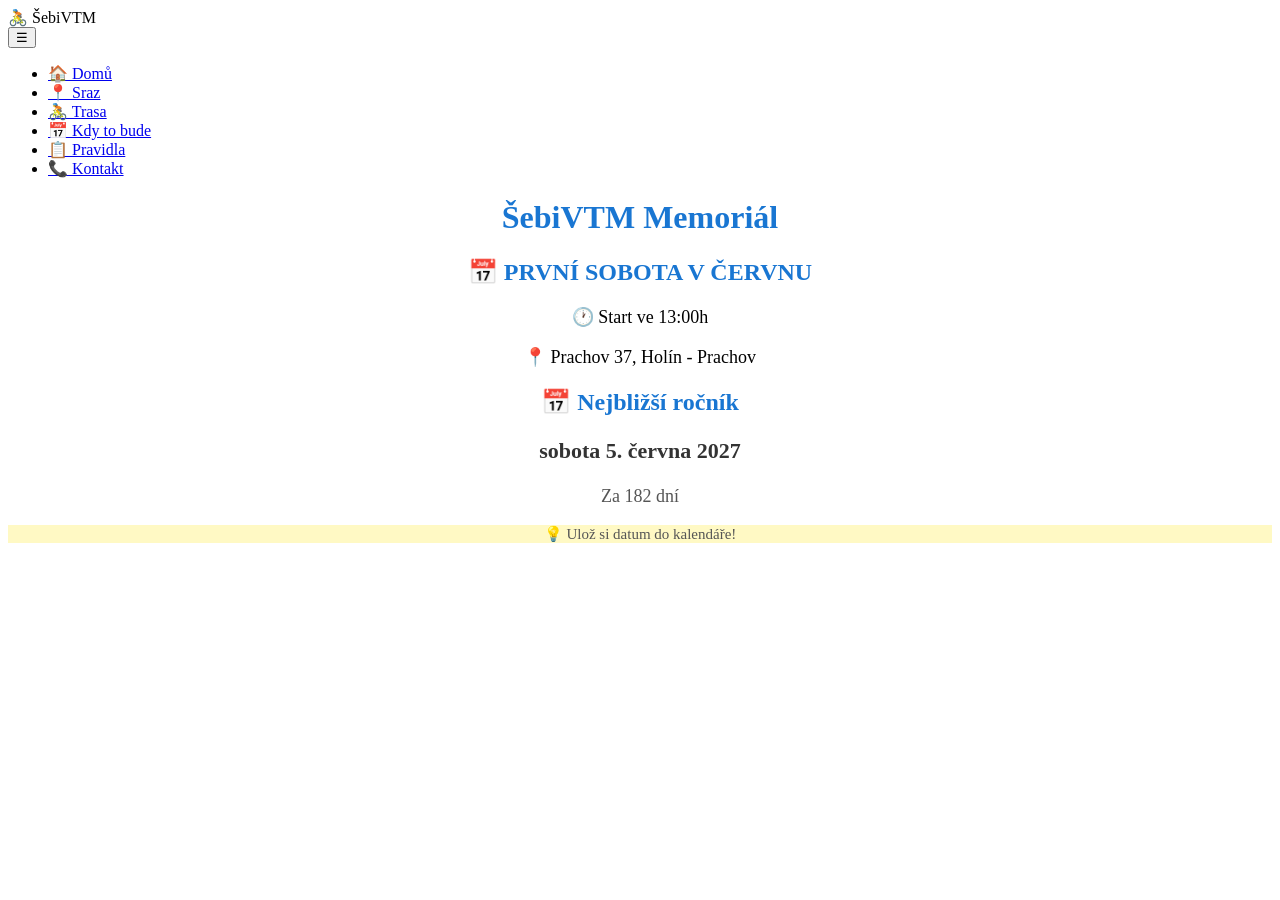
==== docs/kdy-to-bude.html @ 21a849f3 "Add files via upload" ====
<!DOCTYPE html>
<html lang="cs">
<head>
    <meta charset="UTF-8">
    <meta name="viewport" content="width=device-width, initial-scale=1.0">
    <title>Kdy to bude - ŠebiVTM</title>
    <link rel="stylesheet" href="css/style.css">
</head>
<body>

    <nav class="navbar">
        <div class="nav-brand">🚴 ŠebiVTM</div>
        <button class="nav-toggle" onclick="toggleMenu()">☰</button>
        <ul class="nav-menu" id="navMenu">
            <li><a href="index.html">🏠 Domů</a></li>
            <li><a href="sraz.html">📍 Sraz</a></li>
            <li><a href="trasa.html">🚴 Trasa</a></li>
            <li><a href="kdy-to-bude.html" class="active">📅 Kdy to bude</a></li>
            <li><a href="pravidla.html">📋 Pravidla</a></li>
            <li><a href="kontakt.html">📞 Kontakt</a></li>
        </ul>
    </nav>

    <div class="container">

        <h1 style="text-align: center; color: #1976D2;">ŠebiVTM Memoriál</h1>

        <!-- Info karta -->
        <div class="card">
            <h2 style="color: #1976D2; text-align: center;">📅 PRVNÍ SOBOTA V ČERVNU</h2>
            <p style="text-align: center; font-size: 18px;">🕐 Start ve 13:00h</p>
            <p style="text-align: center; font-size: 18px;">📍 Prachov 37, Holín - Prachov</p>
        </div>

        <!-- Nejbližší datum -->
        <div class="card">
            <h2 style="text-align: center; color: #1976D2;">📅 Nejbližší ročník</h2>
            <p id="nejblizsiDatum" style="text-align: center; font-size: 22px; font-weight: bold; color: #333333;"></p>
            <p id="odpocet" style="text-align: center; font-size: 18px; color: #555555;"></p>
        </div>

        <!-- Tip karta -->
        <div class="card" style="background: #FFF9C4;">
            <p style="text-align: center; font-size: 15px; color: #555555;">
                💡 Ulož si datum do kalendáře!
            </p>
        </div>

    </div>

    <script src="js/main.js"></script>
    <script>
        // Výpočet první soboty v červnu
        function getFirstSaturday(year) {
            var date = new Date(year, 5, 1); // Červen
            while (date.getDay() !== 6) {
                date.setDate(date.getDate() + 1);
            }
            return date;
        }

        var now = new Date();
        var year = now.getFullYear();
        var firstSaturday = getFirstSaturday(year);

        if (now > firstSaturday) {
            firstSaturday = getFirstSaturday(year + 1);
        }

        var options = { weekday: 'long', year: 'numeric', month: 'long', day: 'numeric' };
        document.getElementById('nejblizsiDatum').textContent =
            firstSaturday.toLocaleDateString('cs-CZ', options);

        var diff = firstSaturday - now;
        var days = Math.ceil(diff / (1000 * 60 * 60 * 24));
        document.getElementById('odpocet').textContent = 'Za ' + days + ' dní';
    </script>
</body>
</html>
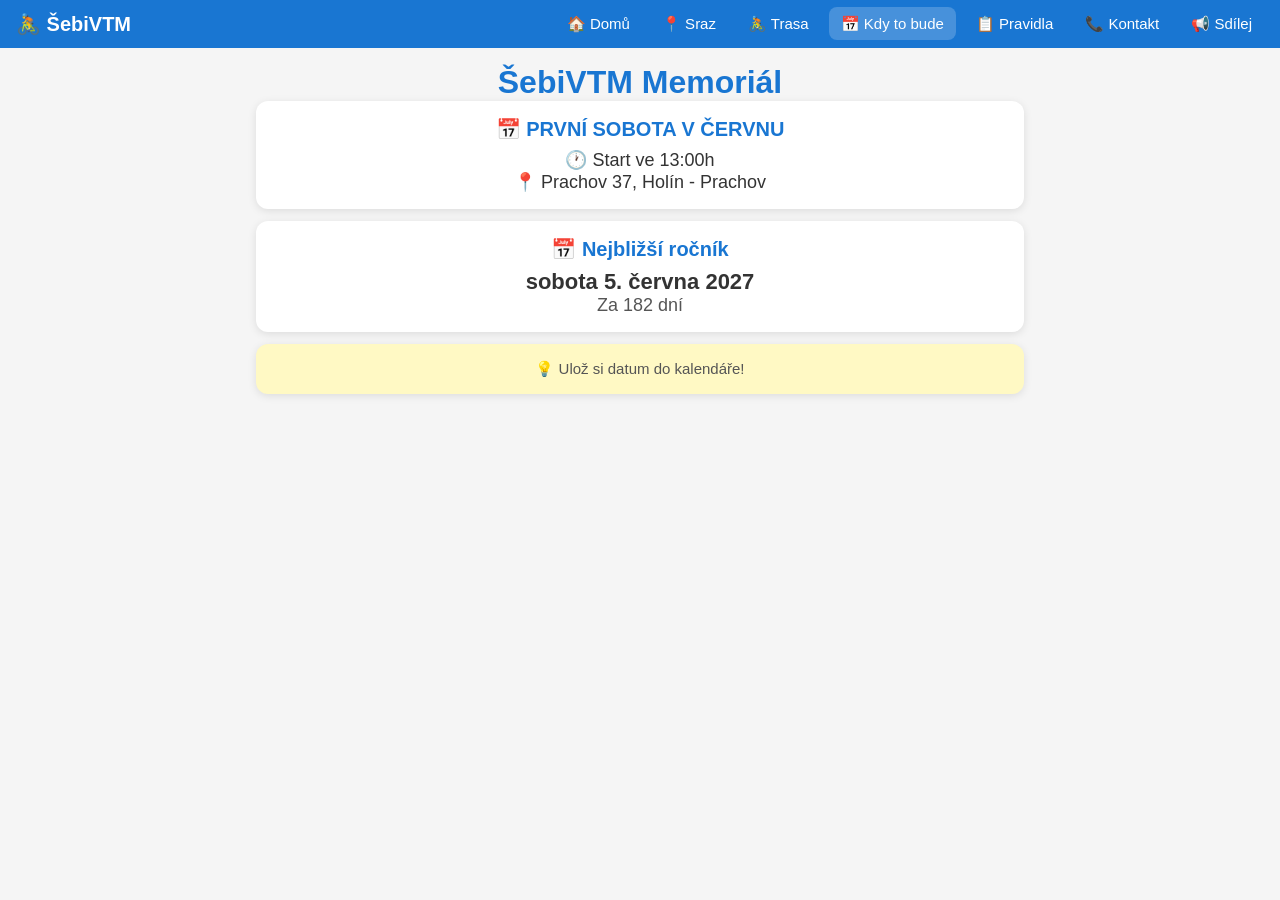
==== commit 2f6a38c5: "Update kdy-to-bude.html" ====
--- a/docs/kdy-to-bude.html
+++ b/docs/kdy-to-bude.html
@@ -7,20 +7,7 @@
     <link rel="stylesheet" href="css/style.css">
 </head>
 <body>
-
-    <nav class="navbar">
-        <div class="nav-brand">🚴 ŠebiVTM</div>
-        <button class="nav-toggle" onclick="toggleMenu()">☰</button>
-        <ul class="nav-menu" id="navMenu">
-            <li><a href="index.html">🏠 Domů</a></li>
-            <li><a href="sraz.html">📍 Sraz</a></li>
-            <li><a href="trasa.html">🚴 Trasa</a></li>
-            <li><a href="kdy-to-bude.html" class="active">📅 Kdy to bude</a></li>
-            <li><a href="pravidla.html">📋 Pravidla</a></li>
-            <li><a href="kontakt.html">📞 Kontakt</a></li>
-        </ul>
-    </nav>
-
+<nav class="navbar" id="globalNavbar"></nav>
     <div class="container">
 
         <h1 style="text-align: center; color: #1976D2;">ŠebiVTM Memoriál</h1>
@@ -47,7 +34,7 @@
         </div>
 
     </div>
-
+   <script src="js/menu.js"></script>
     <script src="js/main.js"></script>
     <script>
         // Výpočet první soboty v červnu
@@ -76,4 +63,4 @@
         document.getElementById('odpocet').textContent = 'Za ' + days + ' dní';
     </script>
 </body>
-</html>+</html>
--- a/docs/css/style.css
+++ b/docs/css/style.css
@@ -0,0 +1,189 @@
+* {
+    margin: 0;
+    padding: 0;
+    box-sizing: border-box;
+}
+
+body {
+    font-family: 'Segoe UI', Tahoma, Geneva, Verdana, sans-serif;
+    background: #F5F5F5;
+    color: #333333;
+}
+
+/* Navigace */
+.navbar {
+    background: #1976D2;
+    padding: 12px 16px;
+    display: flex;
+    align-items: center;
+    justify-content: space-between;
+    position: sticky;
+    top: 0;
+    z-index: 1000;
+}
+
+.nav-brand {
+    color: white;
+    font-size: 20px;
+    font-weight: bold;
+}
+
+.nav-toggle {
+    background: none;
+    border: none;
+    color: white;
+    font-size: 24px;
+    cursor: pointer;
+    display: none;
+}
+
+.nav-menu {
+    list-style: none;
+    display: flex;
+    gap: 8px;
+}
+
+.nav-menu li a {
+    color: white;
+    text-decoration: none;
+    padding: 8px 12px;
+    border-radius: 8px;
+    font-size: 15px;
+    transition: background 0.2s;
+}
+
+.nav-menu li a:hover,
+.nav-menu li a.active {
+    background: rgba(255,255,255,0.2);
+}
+
+/* Container */
+.container {
+    max-width: 800px;
+    margin: 0 auto;
+    padding: 16px;
+}
+
+/* Karty */
+.card {
+    background: #FFFFFF;
+    border-radius: 12px;
+    padding: 16px;
+    margin-bottom: 12px;
+    box-shadow: 0 2px 8px rgba(0,0,0,0.1);
+    font-size: 18px;
+}
+
+.card-yellow {
+    background: #FFDF79;
+}
+
+.card h1 {
+    font-size: 26px;
+    font-weight: bold;
+    text-align: center;
+    padding-bottom: 8px;
+}
+
+.card h2 {
+    font-size: 20px;
+    color: #1976D2;
+    text-align: center;
+    padding-bottom: 8px;
+}
+
+.subtitle {
+    font-size: 18px;
+    color: #333333;
+    text-align: center;
+    padding-bottom: 8px;
+}
+
+.text-muted {
+    font-size: 16px;
+    color: #555555;
+    text-align: center;
+}
+
+/* Obrázek */
+.uvod-img {
+    width: 100%;
+    border-radius: 8px;
+    display: block;
+}
+
+/* Text */
+.center-text {
+    text-align: center;
+    font-size: 16px;
+    color: #555555;
+    padding: 8px 0;
+}
+
+/* Tlačítko */
+.btn-primary {
+    display: block;
+    width: 100%;
+    padding: 14px;
+    background: #1976D2;
+    color: white;
+    border: none;
+    border-radius: 24px;
+    font-size: 18px;
+    font-weight: bold;
+    cursor: pointer;
+    margin-bottom: 12px;
+    transition: background 0.2s;
+}
+
+.btn-primary:hover {
+    background: #1565C0;
+}
+
+/* Kontakt */
+.contact-card {
+    cursor: pointer;
+}
+
+.contact-label {
+    font-size: 16px;
+    color: #888888;
+    padding-bottom: 8px;
+}
+
+.contact-value {
+    font-size: 22px;
+    color: #1976D2;
+    font-weight: bold;
+    text-decoration: none;
+    display: block;
+}
+
+/* Mobilní menu */
+@media (max-width: 768px) {
+    .nav-toggle {
+        display: block;
+    }
+
+    .nav-menu {
+        display: none;
+        flex-direction: column;
+        position: absolute;
+        top: 56px;
+        left: 0;
+        right: 0;
+        background: #1976D2;
+        padding: 8px;
+        z-index: 999;
+    }
+
+    .nav-menu.open {
+        display: flex;
+    }
+
+    .nav-menu li a {
+        display: block;
+        padding: 12px 16px;
+        font-size: 18px;
+    }
+}
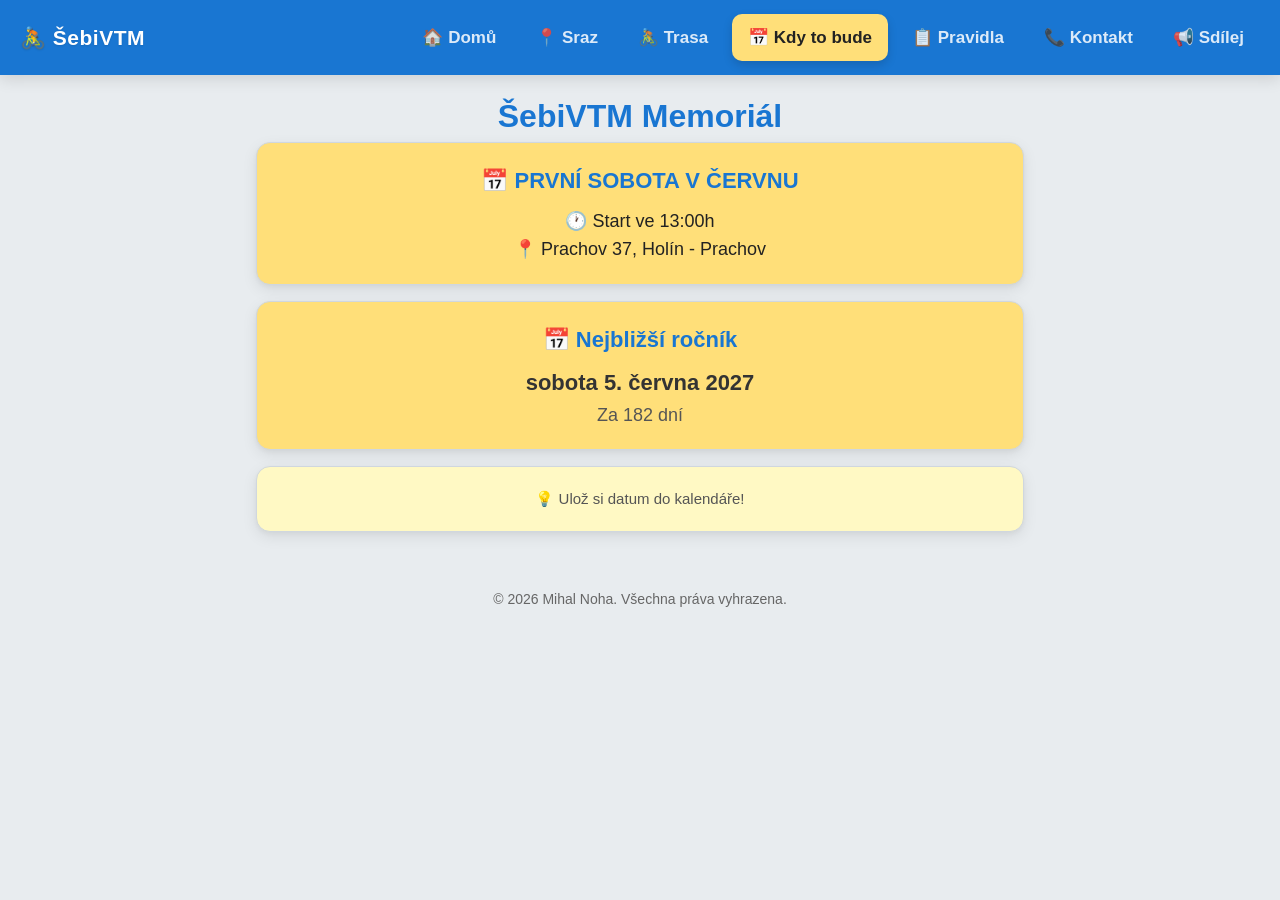
==== commit 90d73b00: "Update kdy-to-bude.html" ====
--- a/docs/kdy-to-bude.html
+++ b/docs/kdy-to-bude.html
@@ -34,6 +34,9 @@
         </div>
 
     </div>
+        <footer class="footer">
+        © 2026 Mihal Noha. Všechna práva vyhrazena.
+    </footer>
    <script src="js/menu.js"></script>
     <script src="js/main.js"></script>
     <script>
--- a/docs/css/style.css
+++ b/docs/css/style.css
@@ -1,3 +1,4 @@
+/* Globální reset a nastavení */
 * {
     margin: 0;
     padding: 0;
@@ -6,55 +7,96 @@
 
 body {
     font-family: 'Segoe UI', Tahoma, Geneva, Verdana, sans-serif;
-    background: #F5F5F5;
-    color: #333333;
-}
-
-/* Navigace */
+    background: #E8ECEF; /* Výraznější šedé pozadí, aby karty skvěle vynikly */
+    color: #222222;
+    line-height: 1.6;
+    -webkit-font-smoothing: antialiased;
+}
+/* Patička webu */
+.footer {
+    text-align: center;
+    padding: 24px 0 8px 0;
+    font-size: 14px;
+    color: #666666;
+    font-weight: 500;
+}
+/* ==========================================================================
+   NAVIGACE (VYLEPŠENÁ VERZE)
+   ========================================================================== */
 .navbar {
     background: #1976D2;
-    padding: 12px 16px;
+    padding: 14px 20px; /* Mírně zvětšený prostor pro lepší dýchání lišty */
     display: flex;
     align-items: center;
     justify-content: space-between;
     position: sticky;
     top: 0;
     z-index: 1000;
+    box-shadow: 0 4px 15px rgba(0, 0, 0, 0.12); /* Modernější, hlubší stín lišty */
 }
 
 .nav-brand {
-    color: white;
-    font-size: 20px;
-    font-weight: bold;
+    color: #FFFFFF;
+    font-size: 21px;
+    font-weight: 700;
+    letter-spacing: 0.5px;
+    text-shadow: 0 1px 2px rgba(0, 0, 0, 0.1);
 }
 
 .nav-toggle {
-    background: none;
-    border: none;
-    color: white;
-    font-size: 24px;
+    background: rgba(255, 255, 255, 0.1); /* Jemný podklad pro mobilní tlačítko */
+    border: 1px solid rgba(255, 255, 255, 0.2);
+    border-radius: 8px;
+    color: #FFFFFF;
+    font-size: 22px;
+    padding: 4px 10px;
     cursor: pointer;
     display: none;
+    transition: background 0.2s;
+}
+
+.nav-toggle:hover {
+    background: rgba(255, 255, 255, 0.2);
 }
 
 .nav-menu {
     list-style: none;
     display: flex;
-    gap: 8px;
+    gap: 8px; /* Lepší rozestupy mezi tlačítky */
 }
 
 .nav-menu li a {
-    color: white;
+    color: rgba(255, 255, 255, 0.85); /* Příjemnější barva textu před najetím */
     text-decoration: none;
-    padding: 8px 12px;
-    border-radius: 8px;
-    font-size: 15px;
-    transition: background 0.2s;
-}
-
-.nav-menu li a:hover,
+    padding: 10px 16px; /* Větší plocha pro kliknutí / pilulkový vzhled */
+    border-radius: 10px; /* Modernější zaoblení tlačítek */
+    font-size: 17px;
+    font-weight: 600; /* Trochu tučnější písmo pro lepší čitelnost */
+    display: inline-flex;
+    align-items: center;
+    gap: 6px; /* Mezera mezi ikonou a textem */
+    /* Plynulý přechod barev a mírného zvětšení */
+    transition: background 0.2s ease, color 0.2s ease, transform 0.15s ease;
+}
+
+/* Efekt při najetí myší (PC) */
+.nav-menu li a:hover {
+    background: rgba(255, 255, 255, 0.15);
+    color: #FFFFFF;
+    transform: translateY(-1px); /* Jemný pohyb nahoru pro interaktivní pocit */
+}
+
+/* Aktivní (stisknuté) tlačítko v menu na PC */
 .nav-menu li a.active {
-    background: rgba(255,255,255,0.2);
+    background: #FFDF79; /* ZMĚNĚNO: Stejná žlutá jako u karet */
+    color: #222222;      /* Tmavý text pro skvělou čitelnost na žlutém pozadí */
+    box-shadow: 0 4px 10px rgba(0, 0, 0, 0.15);
+    transform: none;
+}
+
+/* Zpětná vazba při fyzickém kliknutí */
+.nav-menu li a:active {
+    transform: translateY(1px);
 }
 
 /* Container */
@@ -64,18 +106,22 @@
     padding: 16px;
 }
 
-/* Karty */
+/* Karty - VŠECHNY JSOU ŽLUTÉ */
 .card {
-    background: #FFFFFF;
-    border-radius: 12px;
-    padding: 16px;
-    margin-bottom: 12px;
-    box-shadow: 0 2px 8px rgba(0,0,0,0.1);
+    background: #FFDF79; /* Původní žlutá barva pro úplně všechny karty */
+    border-radius: 14px;
+    padding: 20px;
+    margin-bottom: 16px;
+    /* Výraznější, hlubší stín pro jasné oddělení karet od šedého pozadí */
+    box-shadow: 0 5px 15px rgba(0, 0, 0, 0.08), 0 2px 4px rgba(0, 0, 0, 0.04); 
     font-size: 18px;
-}
-
+    border: 1px solid #D0D7DE; /* Jasně viditelný ohraničující rámeček */
+}
+
+/* Třída pro žlutou kartu zachována pro kompatibilitu, sdílí stejný vzhled */
 .card-yellow {
     background: #FFDF79;
+    border: 1px solid #D0D7DE;
 }
 
 .card h1 {
@@ -83,10 +129,11 @@
     font-weight: bold;
     text-align: center;
     padding-bottom: 8px;
+    color: #111111;
 }
 
 .card h2 {
-    font-size: 20px;
+    font-size: 22px;
     color: #1976D2;
     text-align: center;
     padding-bottom: 8px;
@@ -110,45 +157,63 @@
     width: 100%;
     border-radius: 8px;
     display: block;
+    box-shadow: 0 2px 8px rgba(0,0,0,0.1);
 }
 
 /* Text */
 .center-text {
     text-align: center;
     font-size: 16px;
-    color: #555555;
-    padding: 8px 0;
-}
-
-/* Tlačítko */
+    color: #444444;
+    padding: 12px 0;
+    font-weight: bold; /* Zvýrazněný text pod obrázkem */
+}
+
+/* Tlačítka */
 .btn-primary {
     display: block;
     width: 100%;
-    padding: 14px;
+    padding: 16px;
     background: #1976D2;
     color: white;
     border: none;
-    border-radius: 24px;
+    border-radius: 28px;
     font-size: 18px;
     font-weight: bold;
     cursor: pointer;
-    margin-bottom: 12px;
-    transition: background 0.2s;
+    margin-bottom: 16px;
+    box-shadow: 0 4px 12px rgba(25, 118, 210, 0.3);
+    transition: transform 0.15s cubic-bezier(0.4, 0, 0.2, 1), background 0.15s, box-shadow 0.15s;
 }
 
 .btn-primary:hover {
     background: #1565C0;
+    transform: translateY(-2px);
+    box-shadow: 0 6px 16px rgba(25, 118, 210, 0.4);
+}
+
+.btn-primary:active {
+    transform: translateY(1px);
+    box-shadow: 0 2px 6px rgba(25, 118, 210, 0.2);
 }
 
 /* Kontakt */
 .contact-card {
     cursor: pointer;
+    transition: transform 0.2s cubic-bezier(0.4, 0, 0.2, 1), box-shadow 0.2s, background-color 0.2s;
+}
+
+.contact-card:hover {
+    transform: scale(1.015);
+    box-shadow: 0 8px 20px rgba(0, 0, 0, 0.12);
+    background-color: #FFE699; /* Mírné ztmavení žluté při najetí myší */
 }
 
 .contact-label {
-    font-size: 16px;
-    color: #888888;
-    padding-bottom: 8px;
+    font-size: 15px;
+    color: #555555;
+    padding-bottom: 4px;
+    font-weight: 500;
 }
 
 .contact-value {
@@ -159,7 +224,9 @@
     display: block;
 }
 
-/* Mobilní menu */
+/* ==========================================================================
+   MOBILNÍ MENU (VYLEPŠENÁ VERZE)
+   ========================================================================== */
 @media (max-width: 768px) {
     .nav-toggle {
         display: block;
@@ -169,21 +236,58 @@
         display: none;
         flex-direction: column;
         position: absolute;
-        top: 56px;
+        top: 60px; /* Přizpůsobeno vyšší liště */
         left: 0;
         right: 0;
         background: #1976D2;
-        padding: 8px;
+        padding: 12px;
         z-index: 999;
+        box-shadow: 0 8px 20px rgba(0, 0, 0, 0.2);
+        gap: 6px;
+        border-bottom: 2px solid rgba(0, 0, 0, 0.05);
     }
 
     .nav-menu.open {
         display: flex;
+        /* Krátká animace rozbalení (vynoření z průhlednosti) */
+        animation: fadeInMenu 0.2s ease-out forwards;
+    }
+
+    .nav-menu li {
+        width: 100%;
     }
 
     .nav-menu li a {
-        display: block;
-        padding: 12px 16px;
-        font-size: 18px;
-    }
-}+        display: flex;
+        padding: 14px 20px; /* Výrazně větší řádky na mobilu pro trefení prstem */
+        font-size: 17px;
+        border-bottom: 1px solid rgba(255, 255, 255, 0.08); /* Jemná dělící linka */
+    }
+    
+    .nav-menu li:last-child a {
+        border-bottom: none; /* Poslední položka nemá linku dole */
+    }
+
+    .nav-menu li a:hover {
+        transform: none; /* Na mobilu odstraňujeme pohyb nahoru */
+    }
+
+    /* Upravený aktivní stav pro mobil, aby na modrém pozadí nevznikal velký bílý blok */
+    .nav-menu li a.active {
+        background: rgba(255, 255, 255, 0.2);
+        color: #FFFFFF;
+        box-shadow: none;
+    }
+}
+
+/* Pomocná animace pro mobilní menu */
+@keyframes fadeInMenu {
+    from {
+        opacity: 0;
+        transform: translateY(-5px);
+    }
+    to {
+        opacity: 1;
+        transform: translateY(0);
+    }
+}
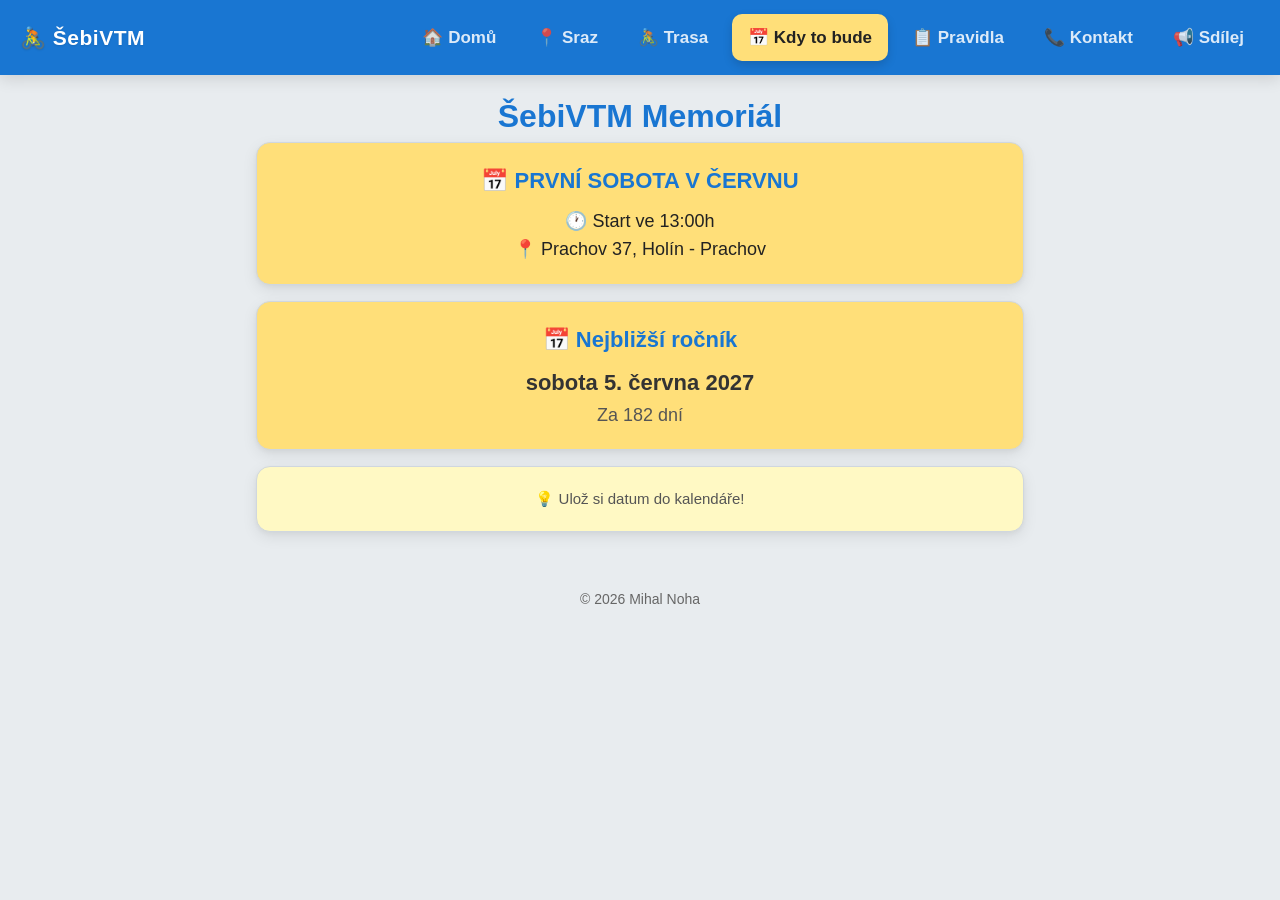
==== commit 27abbe3f: "Update kdy-to-bude.html" ====
--- a/docs/kdy-to-bude.html
+++ b/docs/kdy-to-bude.html
@@ -35,7 +35,7 @@
 
     </div>
         <footer class="footer">
-        © 2026 Mihal Noha. Všechna práva vyhrazena.
+        © 2026 Mihal Noha
     </footer>
    <script src="js/menu.js"></script>
     <script src="js/main.js"></script>
